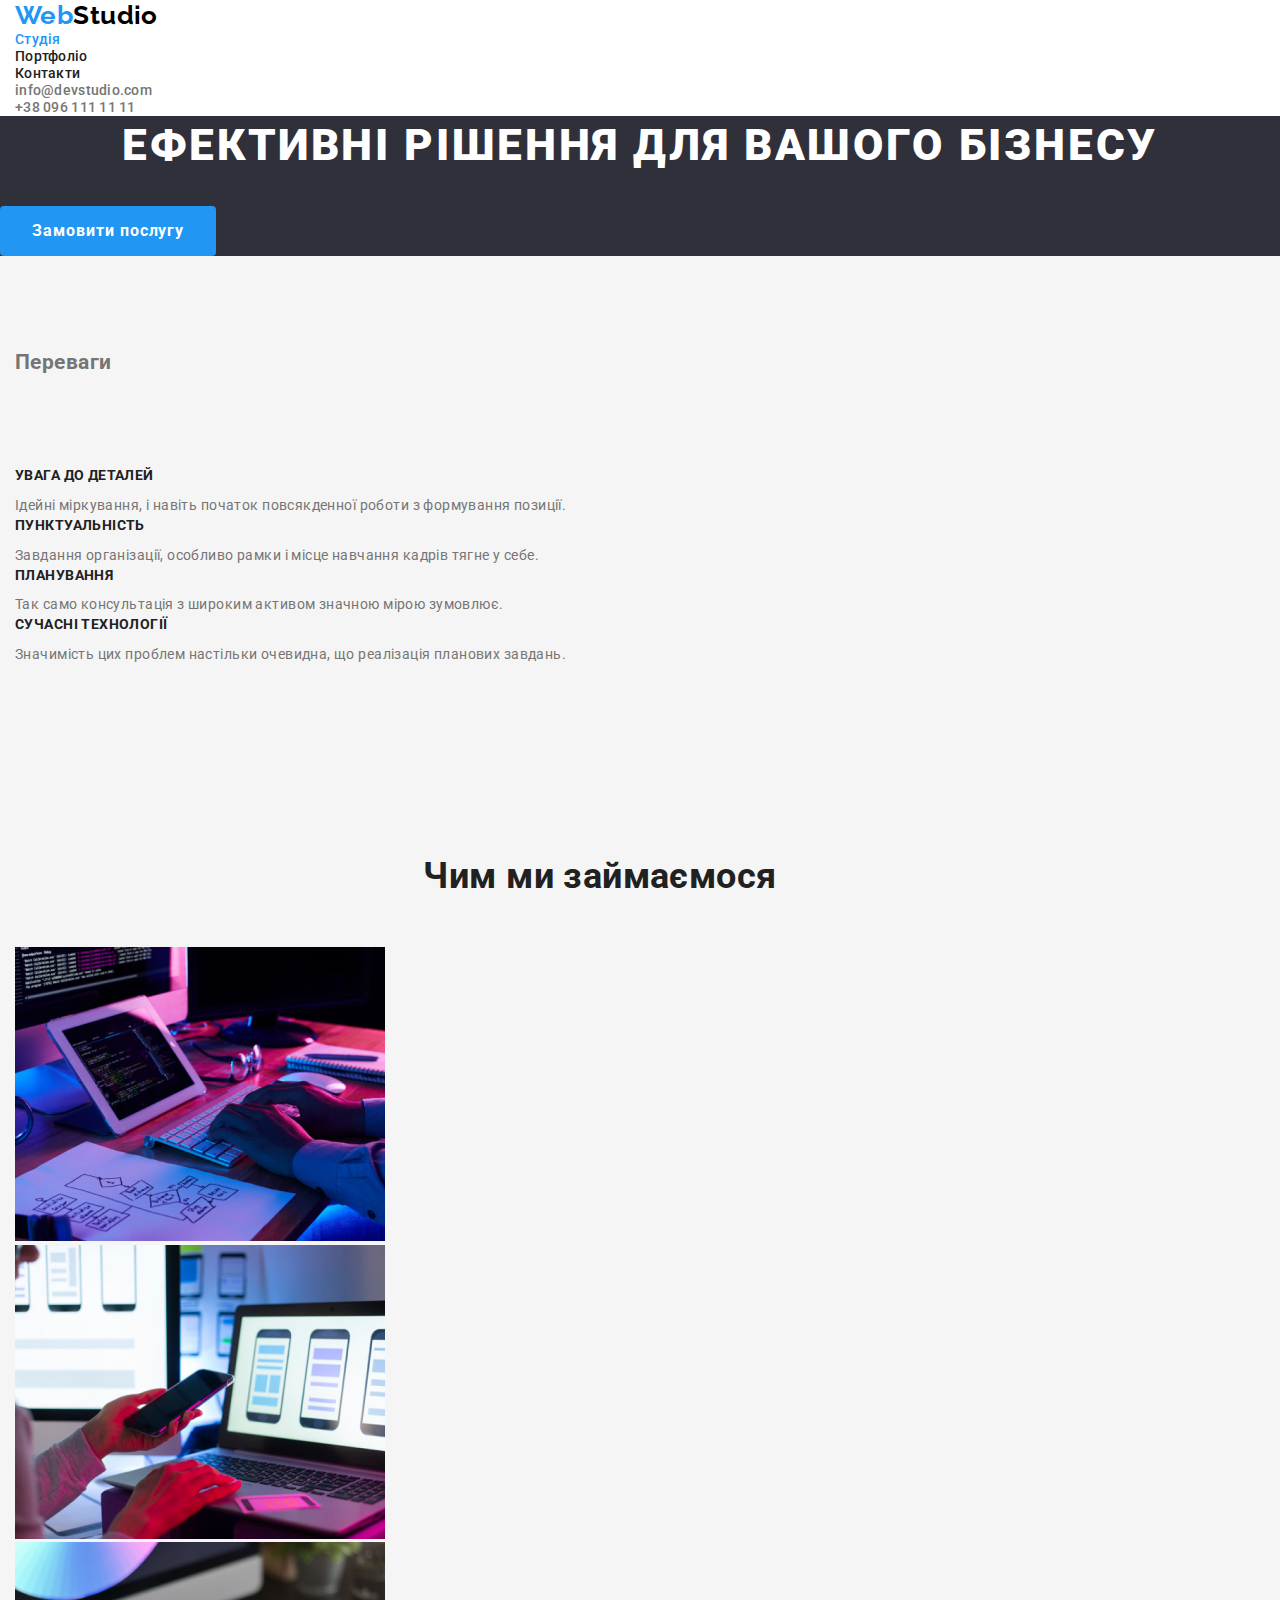
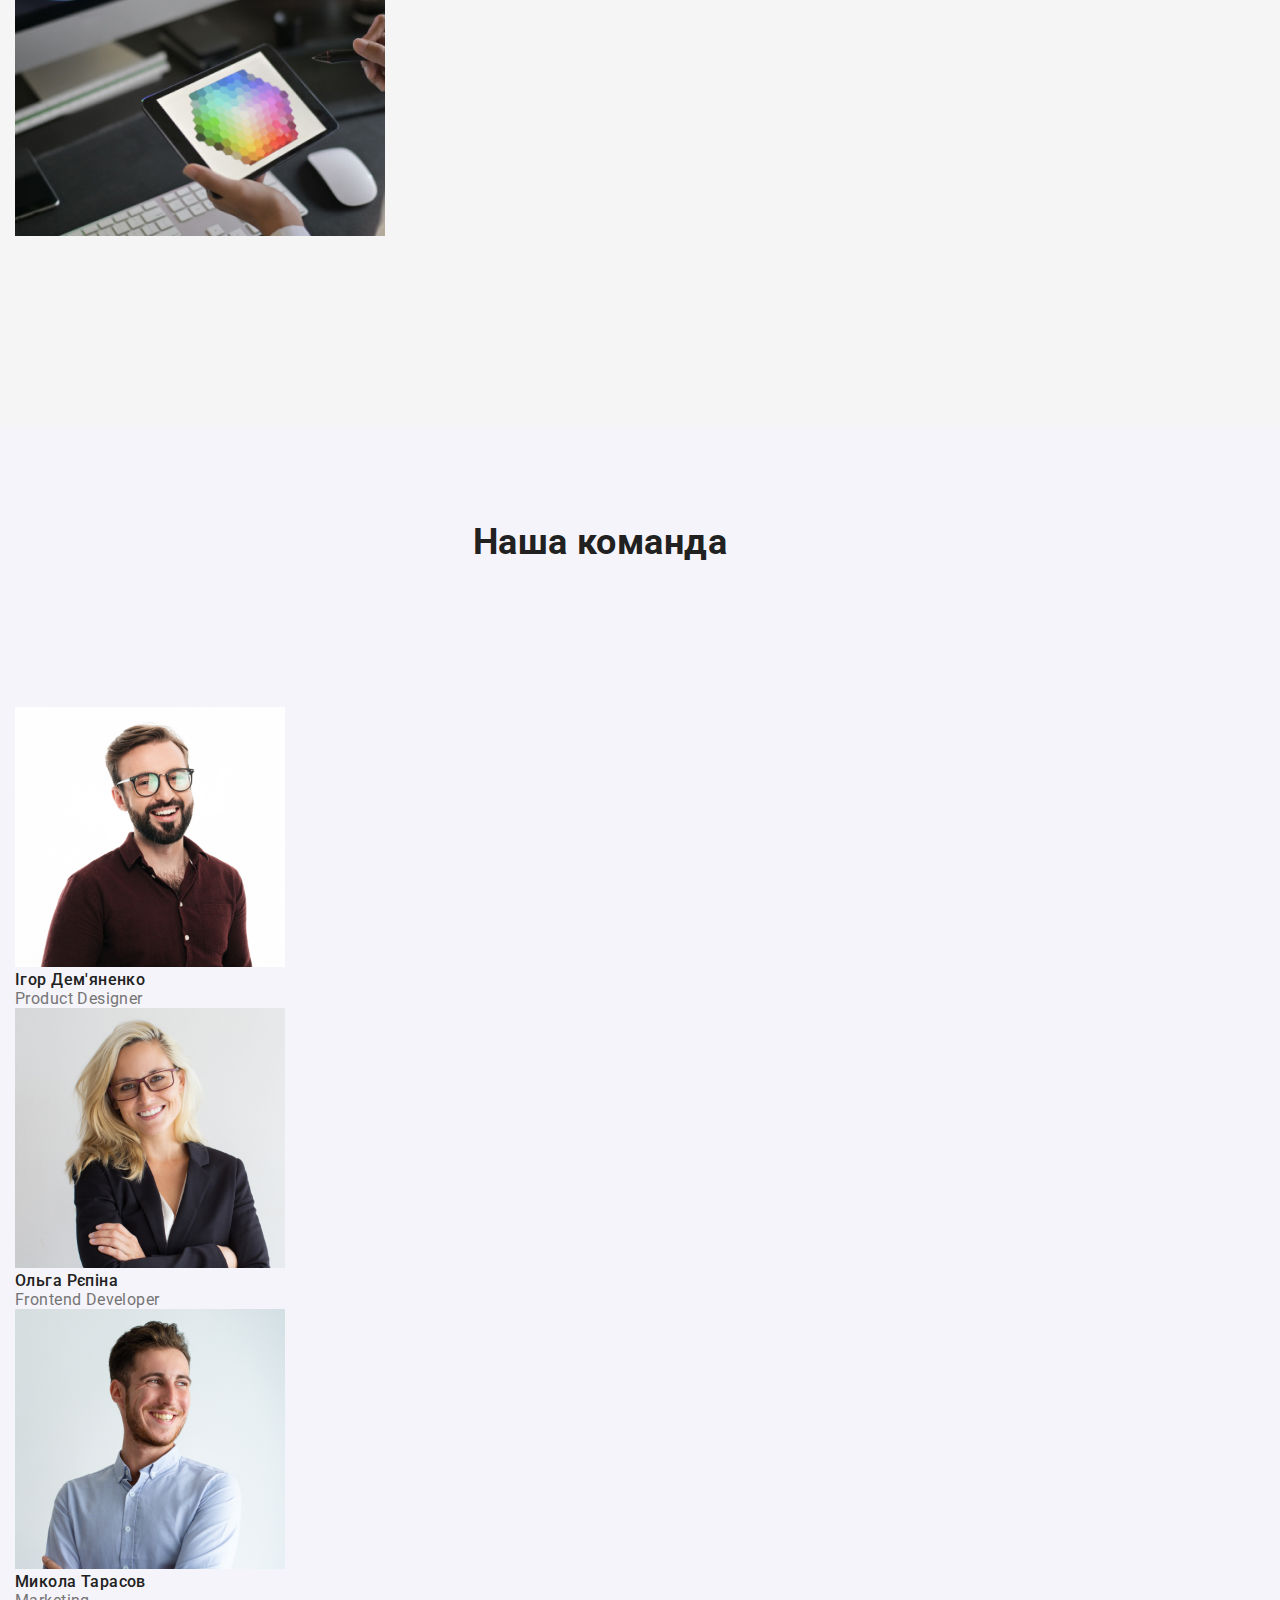
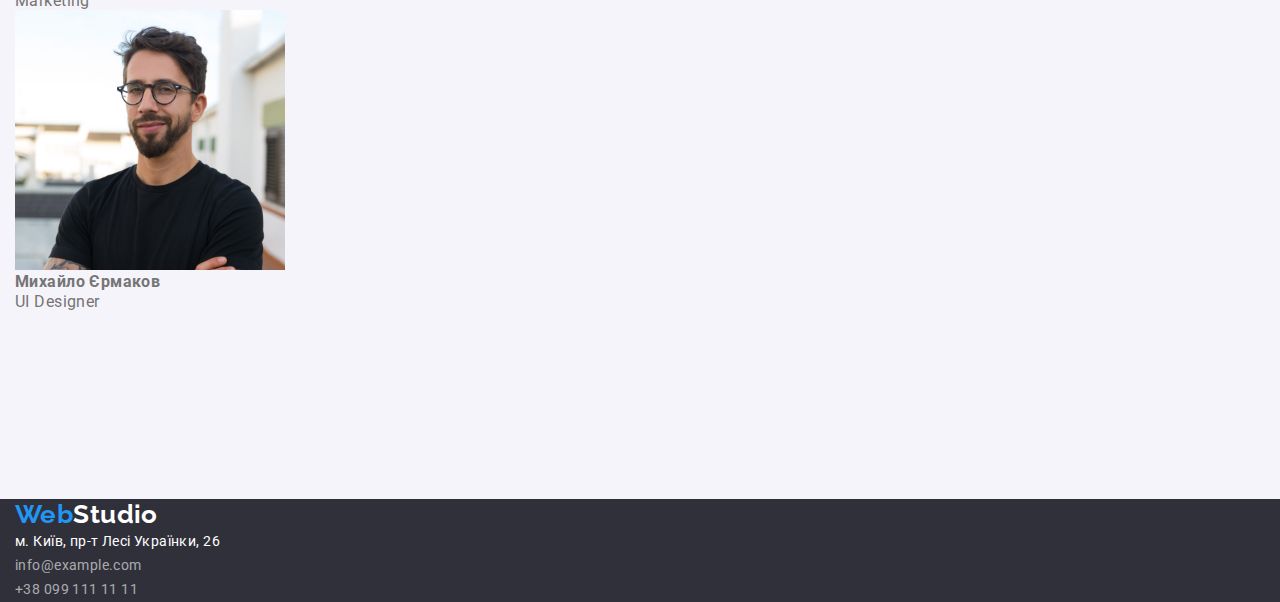
==== index.html @ 6808df7b "adds block model" ====
<!DOCTYPE html>
<html lang="uk">
  <head>
    <meta charset="UTF-8" />
    <meta http-equiv="X-UA-Compatible" content="IE=edge" />
    <meta name="viewport" content="width=device-width, initial-scale=1.0" />
    <title>WebStudio-3</title>
    <link
      href="https://fonts.googleapis.com/css2?family=Raleway:wght@700&family=Roboto:wght@400;500;700;900&display=swap"
      rel="stylesheet"
    />
    <link
      rel="stylesheet"
      href="https://cdnjs.cloudflare.com/ajax/libs/modern-normalize/1.1.0/modern-normalize.min.css"
    />
    <link rel="stylesheet" href="./css/styles.css" />
  </head>
  <body>
    <!--Header-->
    <header class="header">
      <div class="container">
        <nav>
          <a href="./index.html" class="logo link"> <span>Web</span>Studio </a>

          <ul class="site-nav list">
            <li><a href="./index.html" class="link current">Студія</a></li>
            <li><a href="./portfolio.html" class="link">Портфоліо</a></li>
            <li><a href="" class="link">Контакти</a></li>
          </ul>
        </nav>

        <ul class="contact list">
          <li>
            <a href="mailto:info@devstudio.com" class="link"
              >info@devstudio.com</a
            >
          </li>
          <li>
            <a href="tel:+380961111111" class="link">+38 096 111 11 11</a>
          </li>
        </ul>
      </div>
    </header>
    <main>
      <!--Hero section-->
      <section class="hero">
        <h1 class="hero-title">Ефективні рішення для вашого бізнесу</h1>

        <button type="button" class="button">Замовити послугу</button>
      </section>

      <!--Features section-->
      <section class="feature">
        <div class="container">
          <h2 class="feature-hidden">Переваги</h2>
          <ul class="feature list">
            <li>
              <h3 class="sub-title">УВАГА ДО ДЕТАЛЕЙ</h3>
              <p class="text">
                Ідейні міркування, і навіть початок повсякденної роботи з
                формування позиції.
              </p>
            </li>
            <li>
              <h3 class="sub-title">ПУНКТУАЛЬНІСТЬ</h3>
              <p class="text">
                Завдання організації, особливо рамки і місце навчання кадрів
                тягне у себе.
              </p>
            </li>
            <li>
              <h3 class="sub-title">ПЛАНУВАННЯ</h3>
              <p class="text">
                Так само консультація з широким активом значною мірою зумовлює.
              </p>
            </li>
            <li>
              <h3 class="sub-title">СУЧАСНІ ТЕХНОЛОГІЇ</h3>
              <p class="text">
                Значимість цих проблем настільки очевидна, що реалізація
                планових завдань.
              </p>
            </li>
          </ul>
        </div>
      </section>

      <!--Examples section-->
      <section class="examples">
        <div class="container">
          <h2 class="examples-title">Чим ми займаємося</h2>
          <ul class="examples list">
            <li>
              <img
                src="./images/img-1.jpg"
                alt="Руки друкують текст, який можна побачити на айпаді"
                width="370"
                height="294"
              />
            </li>
            <li>
              <img
                src="./images/img-2.jpg"
                alt="Телефон у руках, а на ноутбуці макети"
                width="370"
                height="294"
              />
            </li>
            <li>
              <img
                src="./images/img-3.jpg"
                alt="Руки з айпадом, у якому зображена сітка кольорів"
                width="370"
                height="294"
              />
            </li>
          </ul>
        </div>
      </section>

      <!--Team section-->
      <section class="team">
        <div class="container">
          <h2 class="team-title">Наша команда</h2>
          <ul class="team list">
            <li>
              <img src="./images/igor.jpg" alt="Ігор Демʼяненко - член команди"
              width="270 height="260" />
              <h3 class="subtitle">Ігор Дем'яненко</h3>
              <p class="position">Product Designer</p>
            </li>
            <li>
              <img
                src="./images/olga.jpg"
                alt="Ольга Рєпіна - член команди"
                width="270"
                height="260"
              />
              <h3 class="subtitle">Ольга Рєпіна</h3>
              <p class="position">Frontend Developer</p>
            </li>
            <li>
              <img
                src="./images/mykola.jpg"
                alt="Микола Тарасов - член команди"
                width="270"
                height="260"
              />
              <h3 class="subtitle">Микола Тарасов</h3>
              <p class="position">Marketing</p>
            </li>
            <li>
              <img
                src="./images/myhaylo.jpg"
                alt="Михайло Єрмаков - член команди"
                width="270"
                height="260"
              />
              <h3 class="subtitleposition">Михайло Єрмаков</h3>
              <p class="position">UI Designer</p>
            </li>
          </ul>
        </div>
      </section>
    </main>

    <!--Footer-->
    <footer class="footer">
      <div class="container">
        <a href="./index.html" class="logo link"> <span>Web</span>Studio </a>

        <address>
          <ul class="address list">
            <li><a href="" class="link">м. Київ, пр-т Лесі Українки, 26</a></li>
            <li>
              <a href="mailto:info@example.com" class="link add"
                >info@example.com</a
              >
            </li>
            <li>
              <a href="tel:+380991111111" class="link add">+38 099 111 11 11</a>
            </li>
          </ul>
        </address>
      </div>
    </footer>
  </body>
</html>
---- css/styles.css ----
/* #212121 h3-h2 */
/* #757575 p  */
/* #2196F3 accent */
/* #2F303A first section back */
/* #FFFFFF address */
/* rgba(255, 255, 255, 0.6) address(mail, phone) */
/* #F5F4FA buttons back */
/* #F5F5F5 main back color */
/* #F5F4FA secondary back color */
/* #2F303A footer and option back */

html {
    box-sizing: border-box;
}

*,
*::before,
*::after {
    box-sizing: inherit;
}

:root {
    --primary-text-color: #757575;
    --title-text-color: #212121;
    --accent-color: #2196F3;
    --primary-bg-color: #F5F5F5;
    --secondary-bg-color: #F5F4FA;
    --white-color: #FFFFFF;
    --logo-color: #000000;
    --hero-bg-color: #2F303A;
    --address-color:  rgba(255, 255, 255, 0.6);
}

body {
    background-color: var(--primary-bg-color);
    color: var(--primary-text-color);

    font-family: Roboto, sans-serif;
    letter-spacing: 0.03em;
    font-size: 14px;
}

.list {
    margin: 0;
    padding: 0;

    list-style: none;
}

.link {
    text-decoration: none;
}

.button {
    border-radius: 4px;
    border-width: 0;
}

.container {
    width: 1200px;
    padding: 0 15px;
}

h1,
h2,
h3,
h4,
h5,
h6,
p {
    margin-top: 0;
    margin-bottom: 0;
}

/* header and footer */

.header {
    background-color: var(--white-color);
}
.footer {
    background-color: var(--hero-bg-color);
}
/* logo */
.header .logo {
    color: var(--logo-color);

    font-family: Raleway;
    font-weight: 700;
    font-size: 26px;
    line-height: 1.19;
}

.logo span {
    color: var(--accent-color);
}

.footer .logo {
    color: var(--white-color);

    font-family: Raleway;
    font-weight: 700;
    font-size: 26px;
    line-height: 1.19;
}

/* site nav header */

.site-nav .link {
    color: var(--title-text-color);

    font-weight: 500;
    line-height: 1.14;
    letter-spacing: 0.02em;
}

.site-nav .link.current {
    color: var(--accent-color);
}

.site-nav .link:hover,
.site-nav .link:focus {
    color: var(--accent-color);
}

.contact .link {
    color: var(--primary-text-color);

    font-weight: 500;
    line-height: 1.14;
    letter-spacing: 0.02em;
}

.contact .link:hover,
.contact .link:focus {
    color: var(--accent-color);
}

.address .link {
    color: var(--white-color);

    line-height: 1.71;
    font-style: normal;
}

.address .link.add {
    color: var(--address-color);
}

.address .link.add:hover,
.address .link.add:focus {
    color: var(--accent-color);
}

/* index.html */

/* hero */

.hero {
    background-color: var(--hero-bg-color);
}

.hero-title {
    margin-bottom: 30px;

    color: var(--white-color);

    font-weight: 900;
    font-size: 44px;
    line-height: 1.36;
    text-align: center;
    letter-spacing: 0.06em;
    text-transform: uppercase;
}

.hero .button {
    padding: 10px 32px;

    background-color: var(--accent-color);
    color: var(--white-color);
    cursor: pointer;

    font-family: inherit;
    font-weight: 700;
    font-size: 16px;
    line-height: 1.88;
    display: flex;
    align-items: center;
    text-align: center;
    letter-spacing: 0.06em;
}

/* example and team titles */

.team-title,
.examples-title {
    margin-bottom: 50px;

    color: var(--title-text-color);

    font-size: 36px;
    line-height: 1.17;
    text-align: center;
}

/* feature */

.feature {
    padding: 94px 0;
}

.feature .sub-title {
    margin-bottom: 10px;

    color: var(--title-text-color);

    font-size: 14px;
    font-weight: 700;
    line-height: 1.14;
    text-transform: uppercase;
}

.feature .text {
    line-height: 1.71;
}

/* examples */

.examples {
    padding-top: 0;
    padding-bottom: 94px;
}

/* team */

.team {
    padding-top: 94px;
    padding-bottom: 94px;

    background-color: var(--secondary-bg-color);
}

.team .subtitle {
    color: var(--title-text-color);

    font-weight: 500;
    font-size: 16px;
    line-height: 1.19;
}

.team .position {
    font-size: 16px;
    line-height: 1.19;
}

/* portfolio.html */

.filtration .button {
    background-color: var(--secondary-bg-color);
    color: var(--title-text-color);
    cursor: pointer;

    font-family: inherit;
    font-weight: 500;
    font-size: 16px;
    line-height: 1.26;
    letter-spacing: 0.03em;
}

.filtration .button:hover,
.filtration .button:focus {
    background-color: var(--accent-color);
    color: var(--white-color);
}

.filtration .button.current {
    background-color: var(--accent-color);
    color: var(--white-color);
}

.portfolio-title {
    color: var(--title-text-color);

    font-size: 18px;
    line-height: 2;
    letter-spacing: 0.06em;
}

.example .text {
    font-size: 16px;
    line-height: 1.88;
}
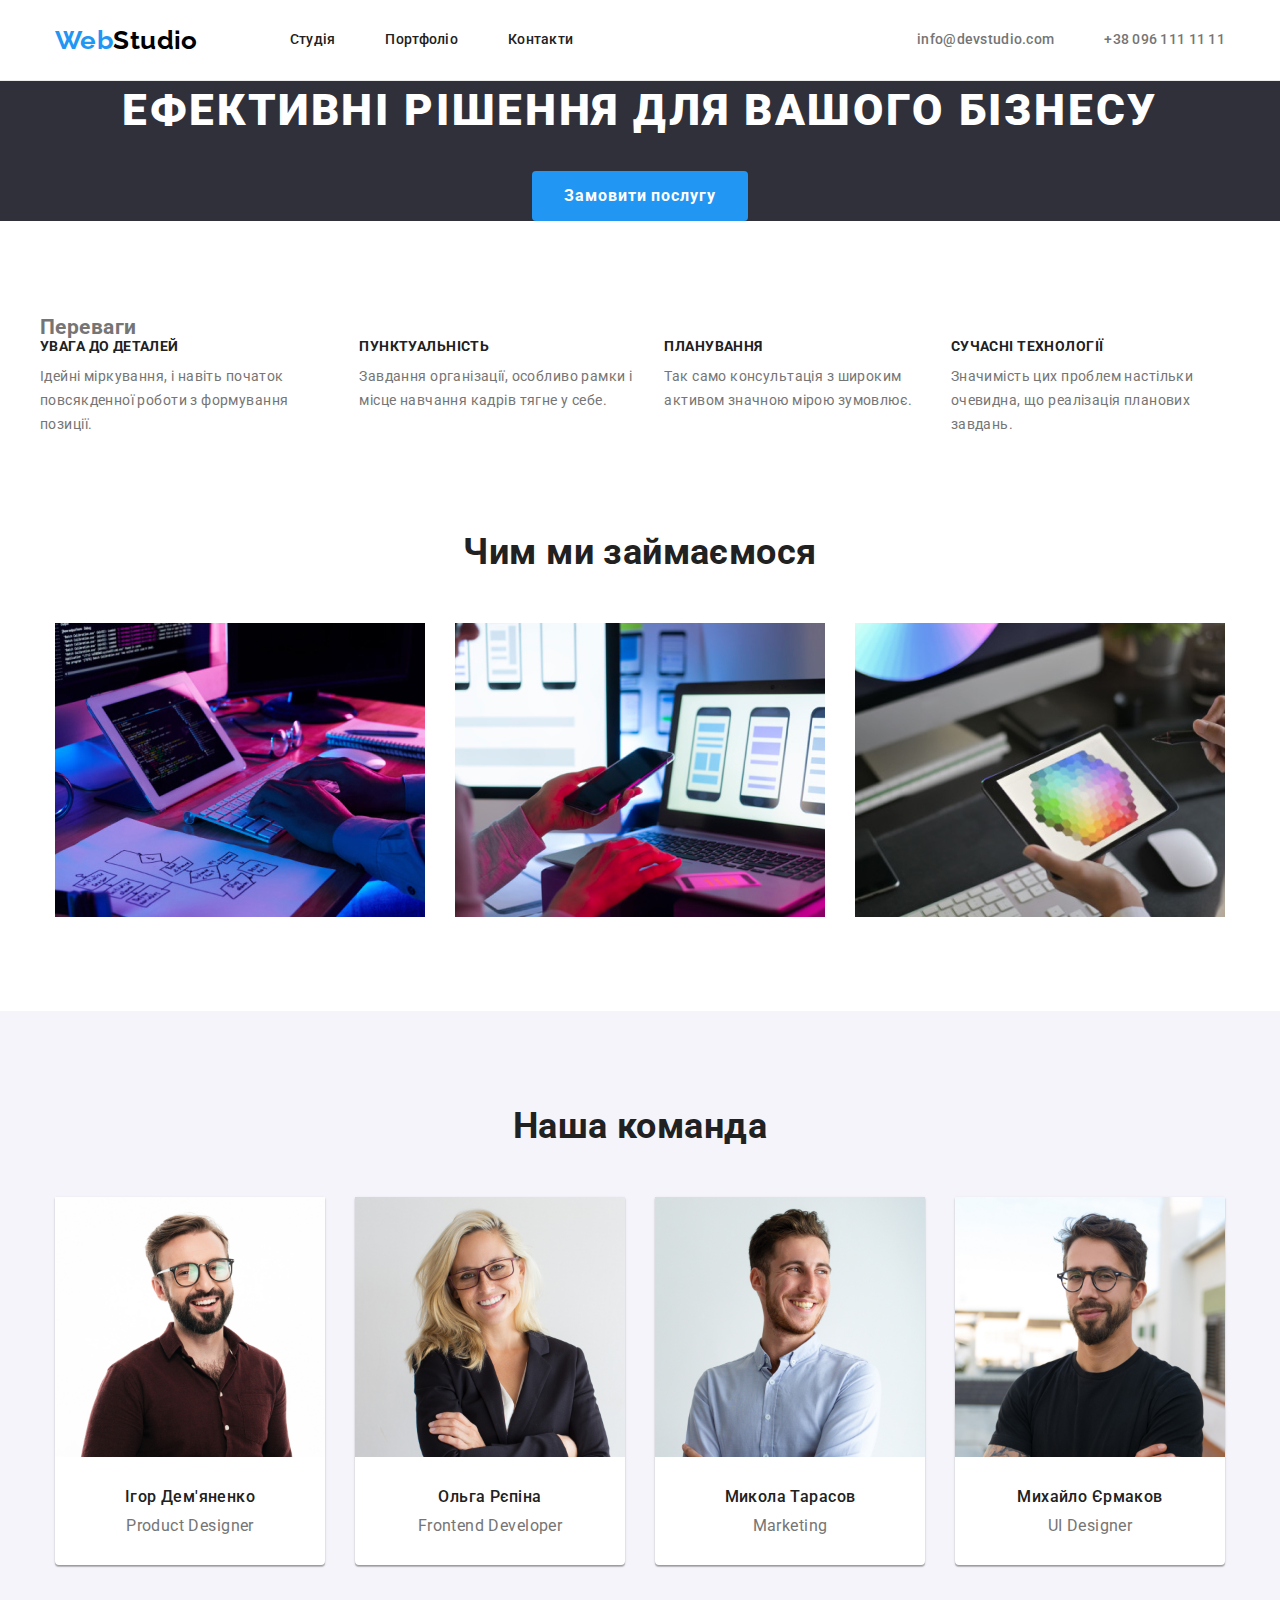
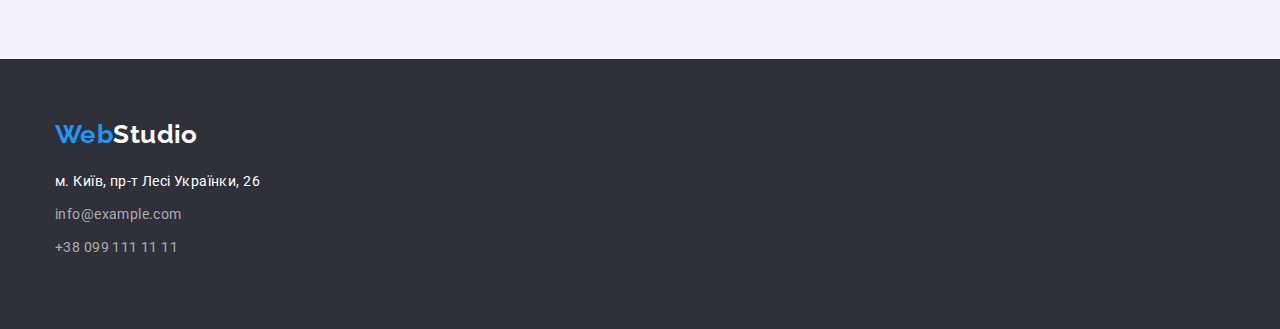
==== commit 167d45ba: "adds block model and flex" ====
--- a/index.html
+++ b/index.html
@@ -18,24 +18,28 @@
   <body>
     <!--Header-->
     <header class="header">
-      <div class="container">
+      <div class="container header-nav">
         <nav>
           <a href="./index.html" class="logo link"> <span>Web</span>Studio </a>
 
           <ul class="site-nav list">
-            <li><a href="./index.html" class="link current">Студія</a></li>
-            <li><a href="./portfolio.html" class="link">Портфоліо</a></li>
-            <li><a href="" class="link">Контакти</a></li>
+            <li class="item">
+              <a href="./index.html" class="link curren">Студія</a>
+            </li>
+            <li class="item">
+              <a href="./portfolio.html" class="link">Портфоліо</a>
+            </li>
+            <li class="item"><a href="" class="link">Контакти</a></li>
           </ul>
         </nav>
 
         <ul class="contact list">
-          <li>
+          <li class="item">
             <a href="mailto:info@devstudio.com" class="link"
               >info@devstudio.com</a
             >
           </li>
-          <li>
+          <li class="item">
             <a href="tel:+380961111111" class="link">+38 096 111 11 11</a>
           </li>
         </ul>
@@ -86,7 +90,7 @@
       </section>
 
       <!--Examples section-->
-      <section class="examples">
+      <section class="examples-section">
         <div class="container">
           <h2 class="examples-title">Чим ми займаємося</h2>
           <ul class="examples list">
@@ -119,13 +123,17 @@
       </section>
 
       <!--Team section-->
-      <section class="team">
+      <section class="team-section">
         <div class="container">
           <h2 class="team-title">Наша команда</h2>
           <ul class="team list">
             <li>
-              <img src="./images/igor.jpg" alt="Ігор Демʼяненко - член команди"
-              width="270 height="260" />
+              <img
+                src="./images/igor.jpg"
+                alt="Ігор Демʼяненко - член команди"
+                width="270"
+                height="260"
+              />
               <h3 class="subtitle">Ігор Дем'яненко</h3>
               <p class="position">Product Designer</p>
             </li>
@@ -156,7 +164,7 @@
                 width="270"
                 height="260"
               />
-              <h3 class="subtitleposition">Михайло Єрмаков</h3>
+              <h3 class="subtitle">Михайло Єрмаков</h3>
               <p class="position">UI Designer</p>
             </li>
           </ul>
--- a/css/styles.css
+++ b/css/styles.css
@@ -29,10 +29,12 @@
     --logo-color: #000000;
     --hero-bg-color: #2F303A;
     --address-color:  rgba(255, 255, 255, 0.6);
+    --border-color: #ECECEC;
+    --cards-color: #EEEEEE;
 }
 
 body {
-    background-color: var(--primary-bg-color);
+    background-color: var(--white-color);
     color: var(--primary-text-color);
 
     font-family: Roboto, sans-serif;
@@ -40,6 +42,8 @@
     font-size: 14px;
 }
 
+/* Utility */
+
 .list {
     margin: 0;
     padding: 0;
@@ -59,6 +63,12 @@
 .container {
     width: 1200px;
     padding: 0 15px;
+    margin: 0 auto;
+}
+
+img {
+	display: block;
+	max-width: 100%;
 }
 
 h1,
@@ -76,12 +86,30 @@
 
 .header {
     background-color: var(--white-color);
-}
+    border-bottom: 1px solid var(--border-color);
+}
+
+.header-nav {
+    display: flex;
+    align-items: center;
+}
+
+.header nav {
+    display: flex;
+	align-items: center;
+}
+
 .footer {
+    padding: 60px 0;
+
     background-color: var(--hero-bg-color);
 }
+
 /* logo */
+
 .header .logo {
+    margin-right: 92px;
+
     color: var(--logo-color);
 
     font-family: Raleway;
@@ -95,6 +123,9 @@
 }
 
 .footer .logo {
+    margin-bottom: 20px;
+    display: block;
+
     color: var(--white-color);
 
     font-family: Raleway;
@@ -105,7 +136,18 @@
 
 /* site nav header */
 
+.site-nav {
+    display: flex;
+}
+
+.site-nav .item:not(:first-child) {
+    margin-left: 50px;
+}
+
 .site-nav .link {
+    display: block;
+    padding: 32px 0;
+
     color: var(--title-text-color);
 
     font-weight: 500;
@@ -122,7 +164,21 @@
     color: var(--accent-color);
 }
 
+/* contact header */
+
+.contact {
+    display: flex;
+    margin-left: auto;
+}
+
+.contact .item:not(:first-child) {
+    margin-left: 50px;
+}
+
 .contact .link {
+    display: block;
+    padding: 32px 0;
+
     color: var(--primary-text-color);
 
     font-weight: 500;
@@ -135,11 +191,18 @@
     color: var(--accent-color);
 }
 
+/* address footer */
+
 .address .link {
+    display: block;
     color: var(--white-color);
 
     line-height: 1.71;
     font-style: normal;
+}
+
+.address li:not(last-child) {
+    margin-bottom: 9px;
 }
 
 .address .link.add {
@@ -174,6 +237,8 @@
 
 .hero .button {
     padding: 10px 32px;
+    margin: 0 auto;
+    display: block;
 
     background-color: var(--accent-color);
     color: var(--white-color);
@@ -183,29 +248,25 @@
     font-weight: 700;
     font-size: 16px;
     line-height: 1.88;
-    display: flex;
+    letter-spacing: 0.06em;
+    text-align: center;
+}
+
+/* feature */
+
+.feature .container {
+    justify-content: space-between;
     align-items: center;
-    text-align: center;
-    letter-spacing: 0.06em;
-}
-
-/* example and team titles */
-
-.team-title,
-.examples-title {
-    margin-bottom: 50px;
-
-    color: var(--title-text-color);
-
-    font-size: 36px;
-    line-height: 1.17;
-    text-align: center;
-}
-
-/* feature */
-
-.feature {
+    margin: 0 auto;
     padding: 94px 0;
+}
+
+.feature ul {
+    display: flex;
+}
+
+.feature.list li:not(:first-child) {
+    margin-left: 30px;
 }
 
 .feature .sub-title {
@@ -223,23 +284,75 @@
     line-height: 1.71;
 }
 
+/* example and team titles */
+
+.team-title,
+.examples-title {
+    margin-bottom: 50px;
+
+    color: var(--title-text-color);
+
+    font-size: 36px;
+    line-height: 1.17;
+    text-align: center;
+}
+
 /* examples */
 
-.examples {
+.examples-section .container{
     padding-top: 0;
     padding-bottom: 94px;
+    align-items: center;
+}
+
+.examples-section ul {
+    margin-right: 0;
+}
+
+.examples.list {
+    display: flex;
+    padding-bottom: 0;
+}
+
+.examples.list li:not(:first-child) {
+    margin-left: 30px;
 }
 
 /* team */
 
-.team {
+.team-section {
     padding-top: 94px;
     padding-bottom: 94px;
 
     background-color: var(--secondary-bg-color);
 }
 
+.team.list {
+    display: flex;
+    padding-bottom: 0;
+    align-items: center;
+    margin: 0 auto;
+}
+
+.team-section li:not(:first-child) {
+    margin-left: 30px;
+}
+
+.team-section li {
+    background-color: var(--white-color);
+    box-shadow: 0px 1px 3px rgb(0 0 0 / 12%), 0px 1px 1px rgb(0 0 0 / 14%), 0px 2px 1px rgb(0 0 0 / 20%);
+    border-radius: 0px 0px 4px 4px;
+    text-align: center;
+    min-height: 368px;
+}
+
+.team-section img {
+    margin-bottom: 30px;
+}
+
 .team .subtitle {
+    margin-bottom: 10px;
+
     color: var(--title-text-color);
 
     font-weight: 500;
@@ -254,7 +367,21 @@
 
 /* portfolio.html */
 
+.portfolio .container {
+    padding: 94px 0;
+}
+
+.filtration.list {
+    display: flex;
+    align-items: center;
+    margin: 0 auto;
+    justify-content: center;
+    margin-bottom: 50px;
+}
+
 .filtration .button {
+    padding: 6px 22px;
+
     background-color: var(--secondary-bg-color);
     color: var(--title-text-color);
     cursor: pointer;
@@ -262,8 +389,9 @@
     font-family: inherit;
     font-weight: 500;
     font-size: 16px;
-    line-height: 1.26;
+    line-height: 1.62;
     letter-spacing: 0.03em;
+    text-align: center;
 }
 
 .filtration .button:hover,
@@ -277,7 +405,41 @@
     color: var(--white-color);
 }
 
+.filtration.list li:not(:first-child) {
+    margin-left: 8px;
+}
+
+.works img {
+    margin-bottom: 20px;
+}
+
+.works.list {
+    display: flex;
+    flex-wrap: wrap;
+    margin: 0 auto;
+}
+
+.works.list li {
+    margin-right: 30px;
+    margin-bottom: 30px;
+    min-height: 404px;
+
+    background: var(--white-color);
+    border: 1px solid var(--cards-color);
+}
+
+.works.list li:nth-child(3n) {
+    margin-right: 0;
+}
+
+.works.list li:nth-last-child(-n + 3) {
+    margin-bottom: 0;
+}
+
 .portfolio-title {
+    margin-bottom: 4px;
+    padding-left: 24px;
+
     color: var(--title-text-color);
 
     font-size: 18px;
@@ -285,7 +447,9 @@
     letter-spacing: 0.06em;
 }
 
-.example .text {
+.works .text {
+    padding-left: 24px;
+
     font-size: 16px;
     line-height: 1.88;
 }
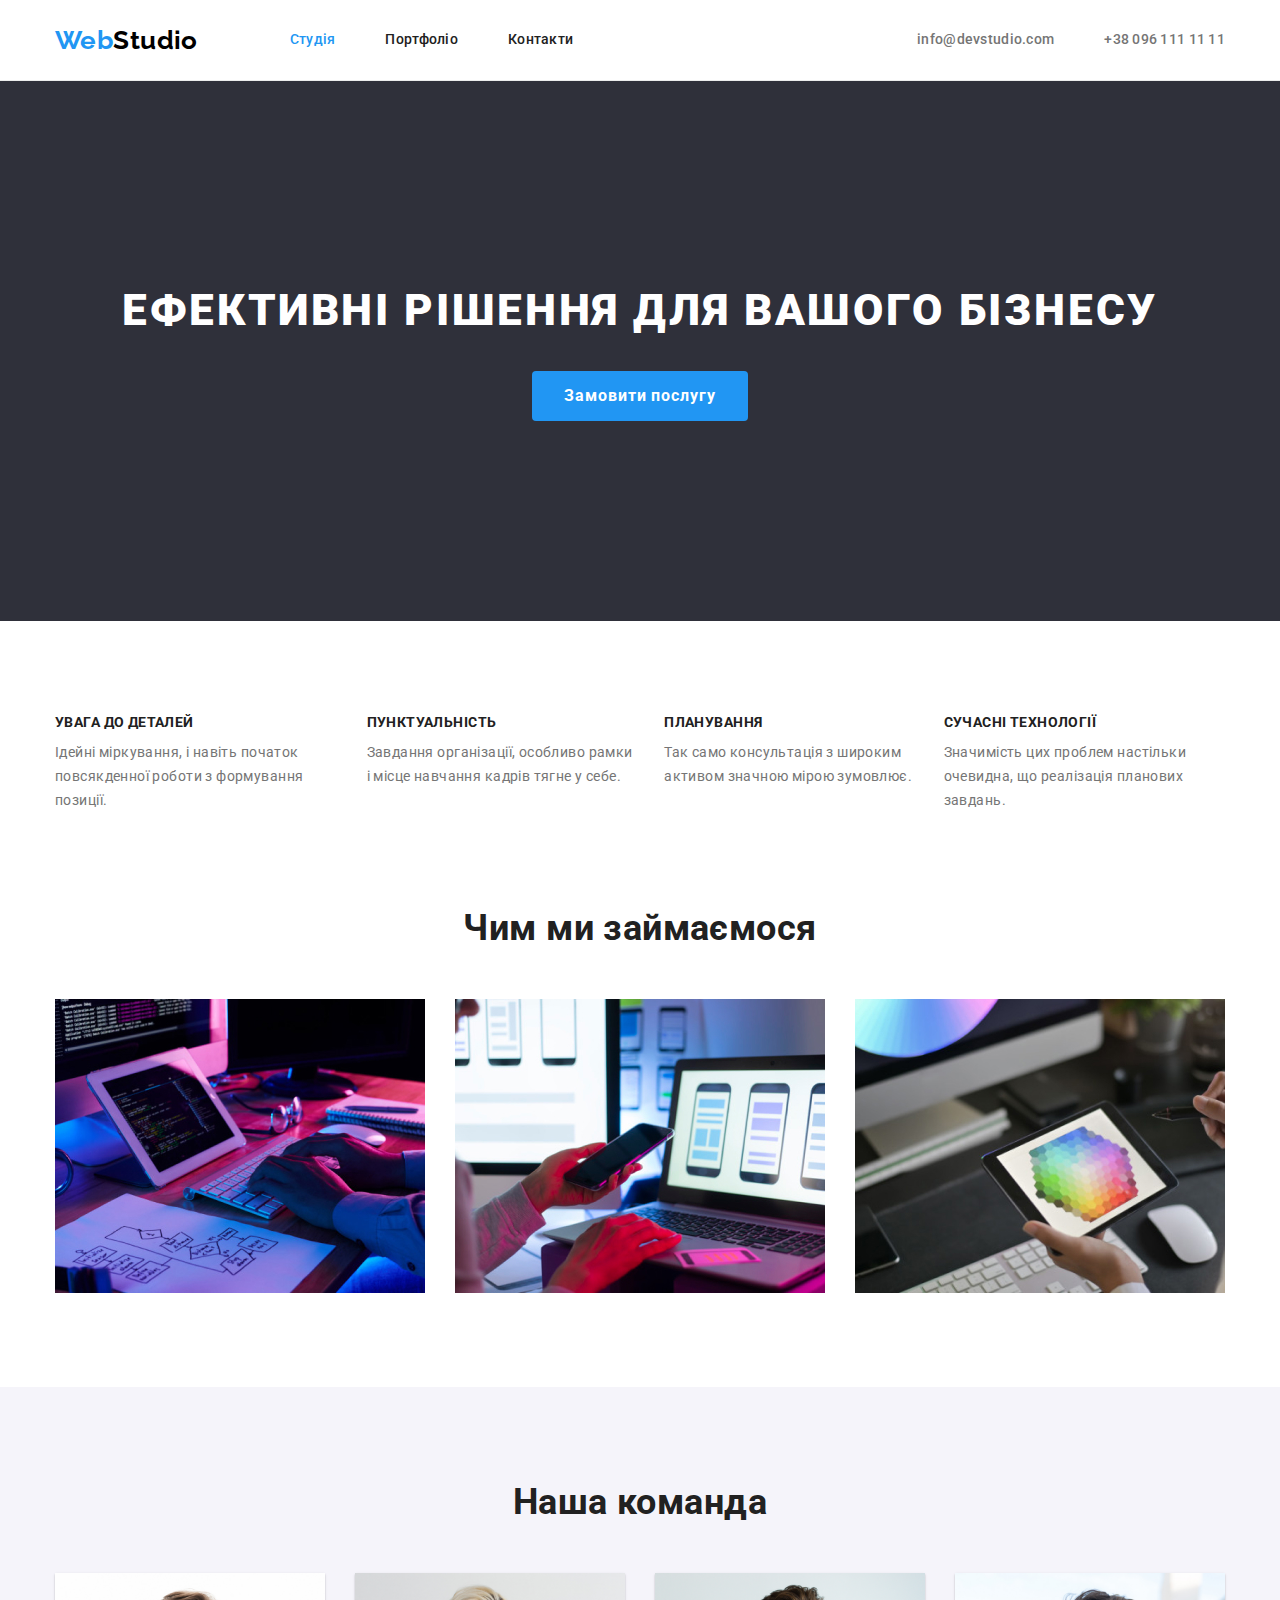
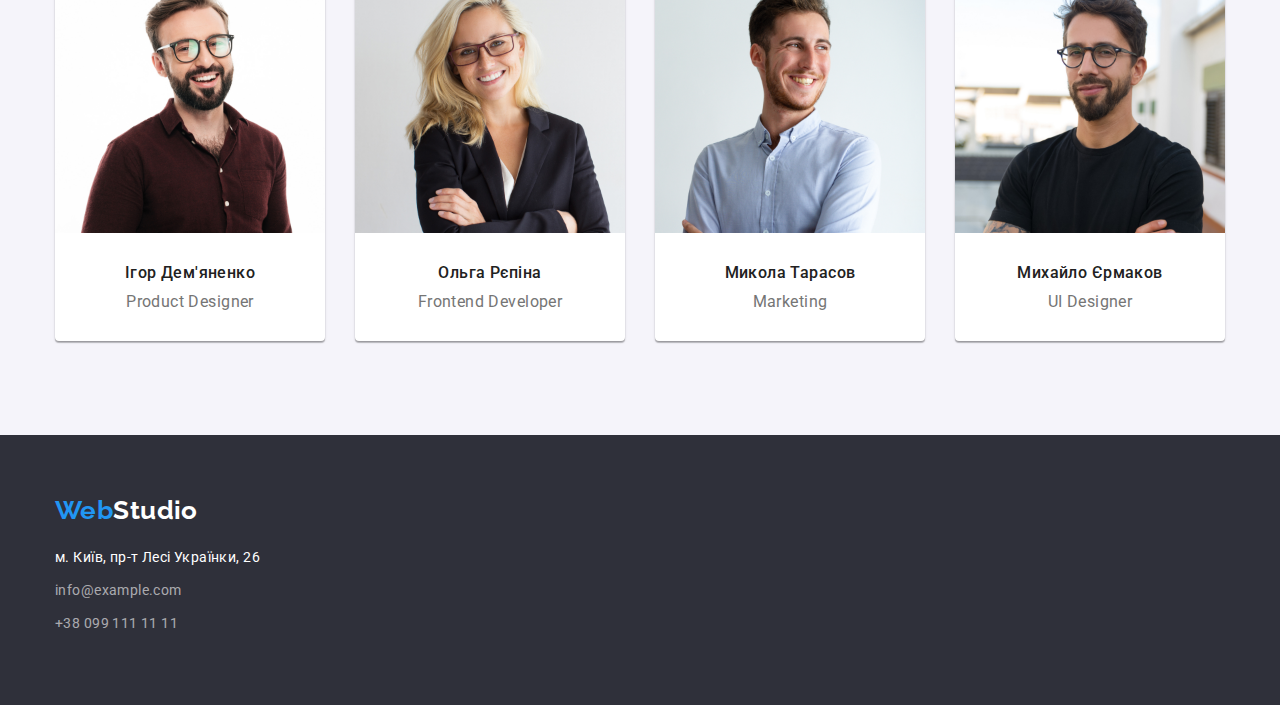
==== commit 7b9e3191: "fixes" ====
--- a/index.html
+++ b/index.html
@@ -24,7 +24,7 @@
 
           <ul class="site-nav list">
             <li class="item">
-              <a href="./index.html" class="link curren">Студія</a>
+              <a href="./index.html" class="link current">Студія</a>
             </li>
             <li class="item">
               <a href="./portfolio.html" class="link">Портфоліо</a>
@@ -56,7 +56,7 @@
       <!--Features section-->
       <section class="feature">
         <div class="container">
-          <h2 class="feature-hidden">Переваги</h2>
+          <h2 class="hidden">Переваги</h2>
           <ul class="feature list">
             <li>
               <h3 class="sub-title">УВАГА ДО ДЕТАЛЕЙ</h3>
@@ -134,8 +134,10 @@
                 width="270"
                 height="260"
               />
-              <h3 class="subtitle">Ігор Дем'яненко</h3>
-              <p class="position">Product Designer</p>
+              <div class="team-cards">
+                <h3 class="subtitle">Ігор Дем'яненко</h3>
+                <p class="position">Product Designer</p>
+              </div>
             </li>
             <li>
               <img
@@ -144,8 +146,10 @@
                 width="270"
                 height="260"
               />
-              <h3 class="subtitle">Ольга Рєпіна</h3>
-              <p class="position">Frontend Developer</p>
+              <div class="team-cards">
+                <h3 class="subtitle">Ольга Рєпіна</h3>
+                <p class="position">Frontend Developer</p>
+              </div>
             </li>
             <li>
               <img
@@ -154,8 +158,10 @@
                 width="270"
                 height="260"
               />
-              <h3 class="subtitle">Микола Тарасов</h3>
-              <p class="position">Marketing</p>
+              <div class="team-cards">
+                <h3 class="subtitle">Микола Тарасов</h3>
+                <p class="position">Marketing</p>
+              </div>
             </li>
             <li>
               <img
@@ -164,8 +170,10 @@
                 width="270"
                 height="260"
               />
-              <h3 class="subtitle">Михайло Єрмаков</h3>
-              <p class="position">UI Designer</p>
+              <div class="team-cards">
+                <h3 class="subtitle">Михайло Єрмаков</h3>
+                <p class="position">UI Designer</p>
+              </div>
             </li>
           </ul>
         </div>
--- a/css/styles.css
+++ b/css/styles.css
@@ -66,6 +66,10 @@
     margin: 0 auto;
 }
 
+section {
+    padding: 94px 0;
+}
+
 img {
 	display: block;
 	max-width: 100%;
@@ -82,6 +86,20 @@
     margin-bottom: 0;
 }
 
+.hidden {
+    position: absolute;
+    width: 1px;
+    height: 1px;
+    margin: -1px;
+    border: 0;
+    padding: 0;
+
+    white-space: nowrap;
+    clip-path: inset(100%);
+    clip: rect(0 0 0 0);
+    overflow: hidden;
+}
+
 /* header and footer */
 
 .header {
@@ -219,6 +237,8 @@
 /* hero */
 
 .hero {
+    padding: 200px 0;
+
     background-color: var(--hero-bg-color);
 }
 
@@ -258,7 +278,6 @@
     justify-content: space-between;
     align-items: center;
     margin: 0 auto;
-    padding: 94px 0;
 }
 
 .feature ul {
@@ -299,10 +318,8 @@
 
 /* examples */
 
-.examples-section .container{
+.examples-section {
     padding-top: 0;
-    padding-bottom: 94px;
-    align-items: center;
 }
 
 .examples-section ul {
@@ -321,8 +338,6 @@
 /* team */
 
 .team-section {
-    padding-top: 94px;
-    padding-bottom: 94px;
 
     background-color: var(--secondary-bg-color);
 }
@@ -346,8 +361,8 @@
     min-height: 368px;
 }
 
-.team-section img {
-    margin-bottom: 30px;
+.team-cards {
+    padding: 30px 0;
 }
 
 .team .subtitle {
@@ -366,10 +381,6 @@
 }
 
 /* portfolio.html */
-
-.portfolio .container {
-    padding: 94px 0;
-}
 
 .filtration.list {
     display: flex;
@@ -409,10 +420,6 @@
     margin-left: 8px;
 }
 
-.works img {
-    margin-bottom: 20px;
-}
-
 .works.list {
     display: flex;
     flex-wrap: wrap;
@@ -423,6 +430,7 @@
     margin-right: 30px;
     margin-bottom: 30px;
     min-height: 404px;
+    max-width: 370px;
 
     background: var(--white-color);
     border: 1px solid var(--cards-color);
@@ -436,9 +444,12 @@
     margin-bottom: 0;
 }
 
+.work-cards {
+    padding: 20px 24px;
+}
+
 .portfolio-title {
     margin-bottom: 4px;
-    padding-left: 24px;
 
     color: var(--title-text-color);
 
@@ -448,8 +459,6 @@
 }
 
 .works .text {
-    padding-left: 24px;
-
     font-size: 16px;
     line-height: 1.88;
 }
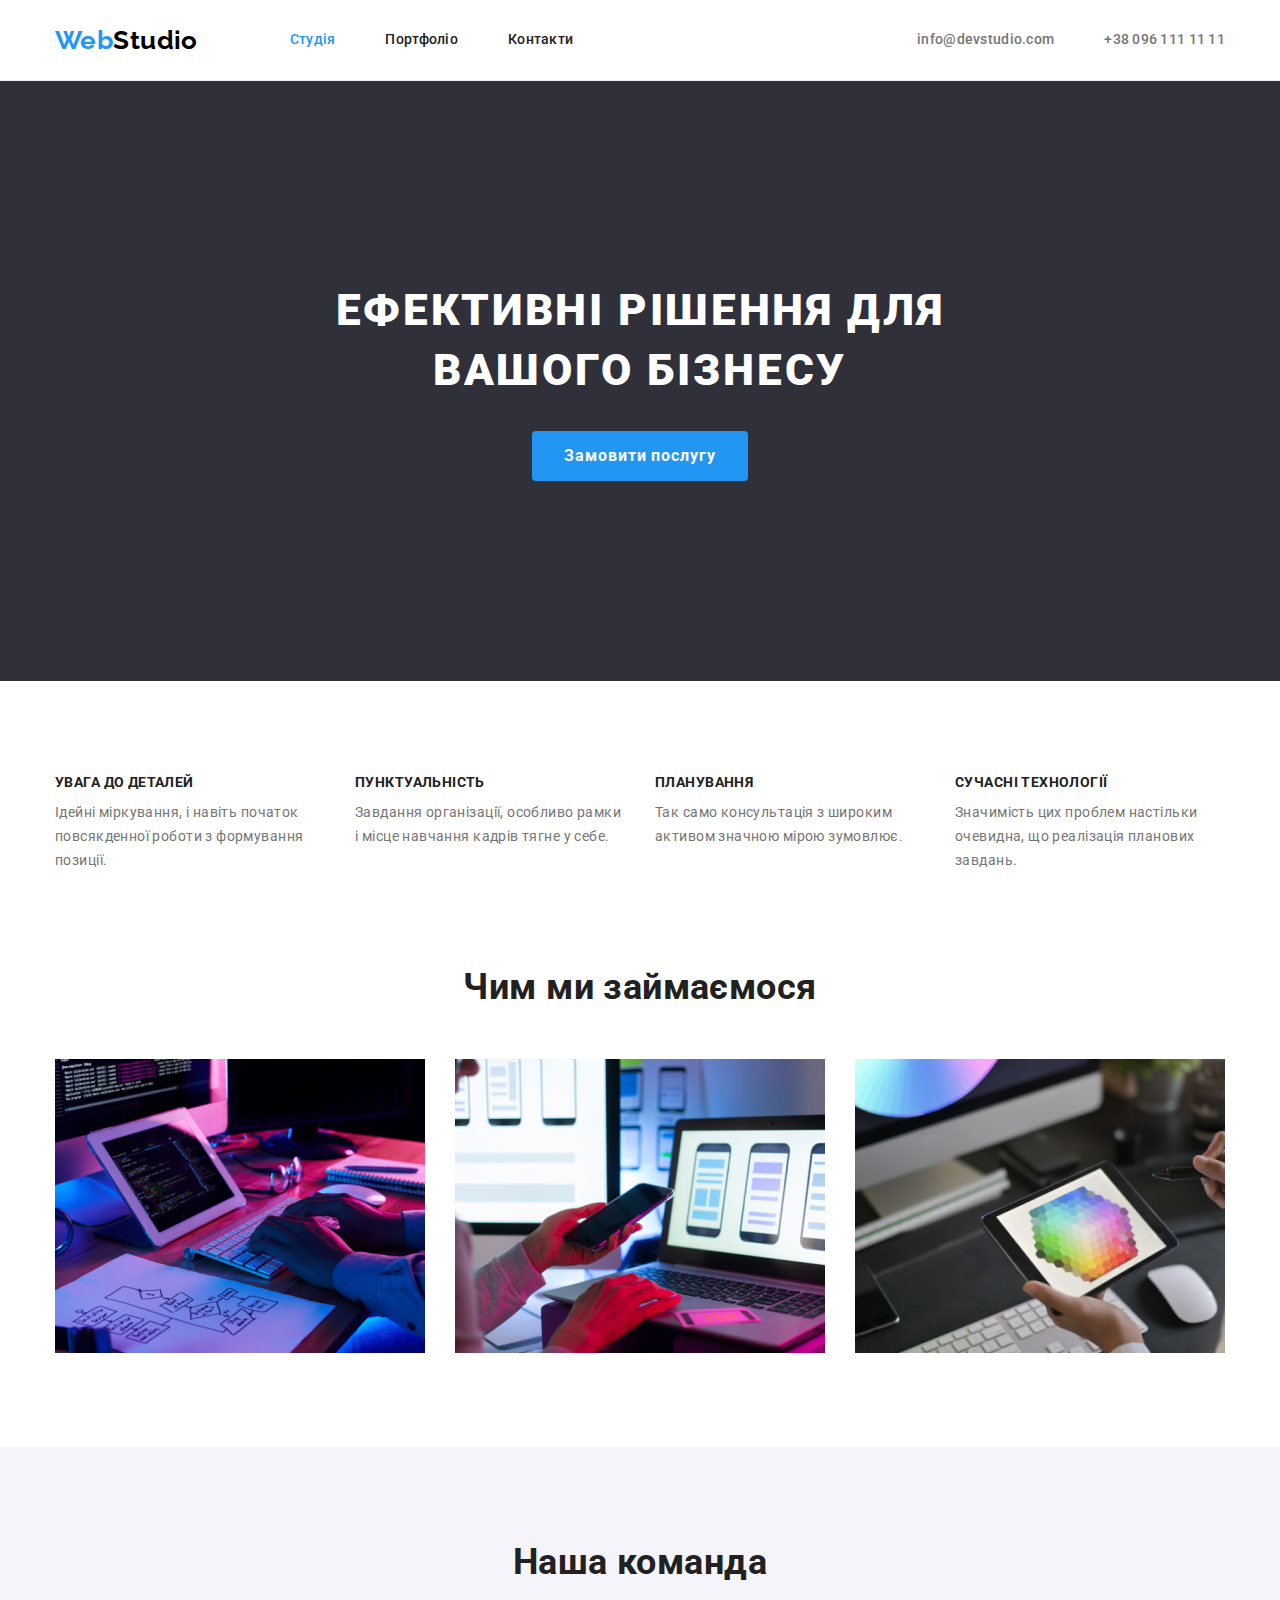
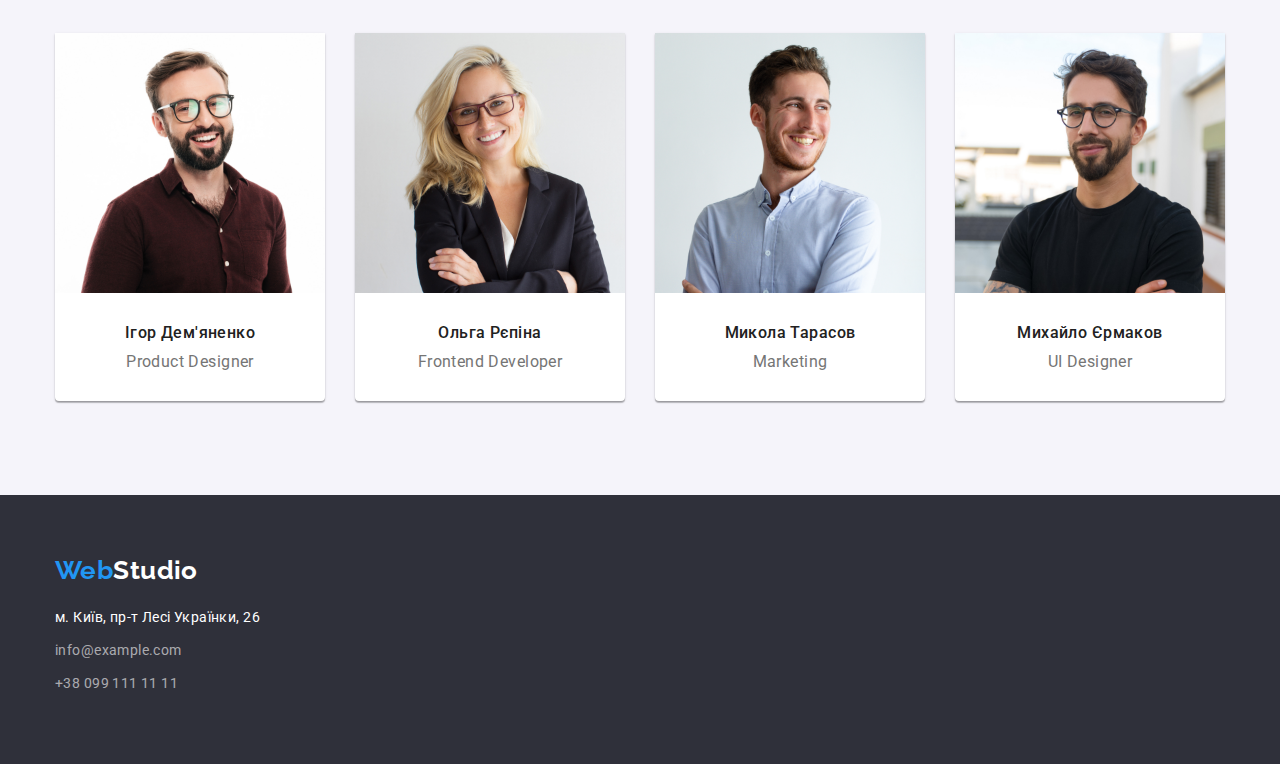
==== commit d20860b1: "fixes 2.0" ====
--- a/index.html
+++ b/index.html
@@ -48,9 +48,11 @@
     <main>
       <!--Hero section-->
       <section class="hero">
-        <h1 class="hero-title">Ефективні рішення для вашого бізнесу</h1>
-
-        <button type="button" class="button">Замовити послугу</button>
+        <div class="container">
+          <h1 class="hero-title">Ефективні рішення для вашого бізнесу</h1>
+
+          <button type="button" class="button">Замовити послугу</button>
+        </div>
       </section>
 
       <!--Features section-->
@@ -58,27 +60,27 @@
         <div class="container">
           <h2 class="hidden">Переваги</h2>
           <ul class="feature list">
-            <li>
+            <li class="item">
               <h3 class="sub-title">УВАГА ДО ДЕТАЛЕЙ</h3>
               <p class="text">
                 Ідейні міркування, і навіть початок повсякденної роботи з
                 формування позиції.
               </p>
             </li>
-            <li>
+            <li class="item">
               <h3 class="sub-title">ПУНКТУАЛЬНІСТЬ</h3>
               <p class="text">
                 Завдання організації, особливо рамки і місце навчання кадрів
                 тягне у себе.
               </p>
             </li>
-            <li>
+            <li class="item">
               <h3 class="sub-title">ПЛАНУВАННЯ</h3>
               <p class="text">
                 Так само консультація з широким активом значною мірою зумовлює.
               </p>
             </li>
-            <li>
+            <li class="item">
               <h3 class="sub-title">СУЧАСНІ ТЕХНОЛОГІЇ</h3>
               <p class="text">
                 Значимість цих проблем настільки очевидна, що реалізація
--- a/css/styles.css
+++ b/css/styles.css
@@ -243,7 +243,9 @@
 }
 
 .hero-title {
+    margin: 0 auto;
     margin-bottom: 30px;
+    width: 696px;
 
     color: var(--white-color);
 
@@ -288,6 +290,10 @@
     margin-left: 30px;
 }
 
+.feature .item {
+    width: 270px;
+}
+
 .feature .sub-title {
     margin-bottom: 10px;
 
